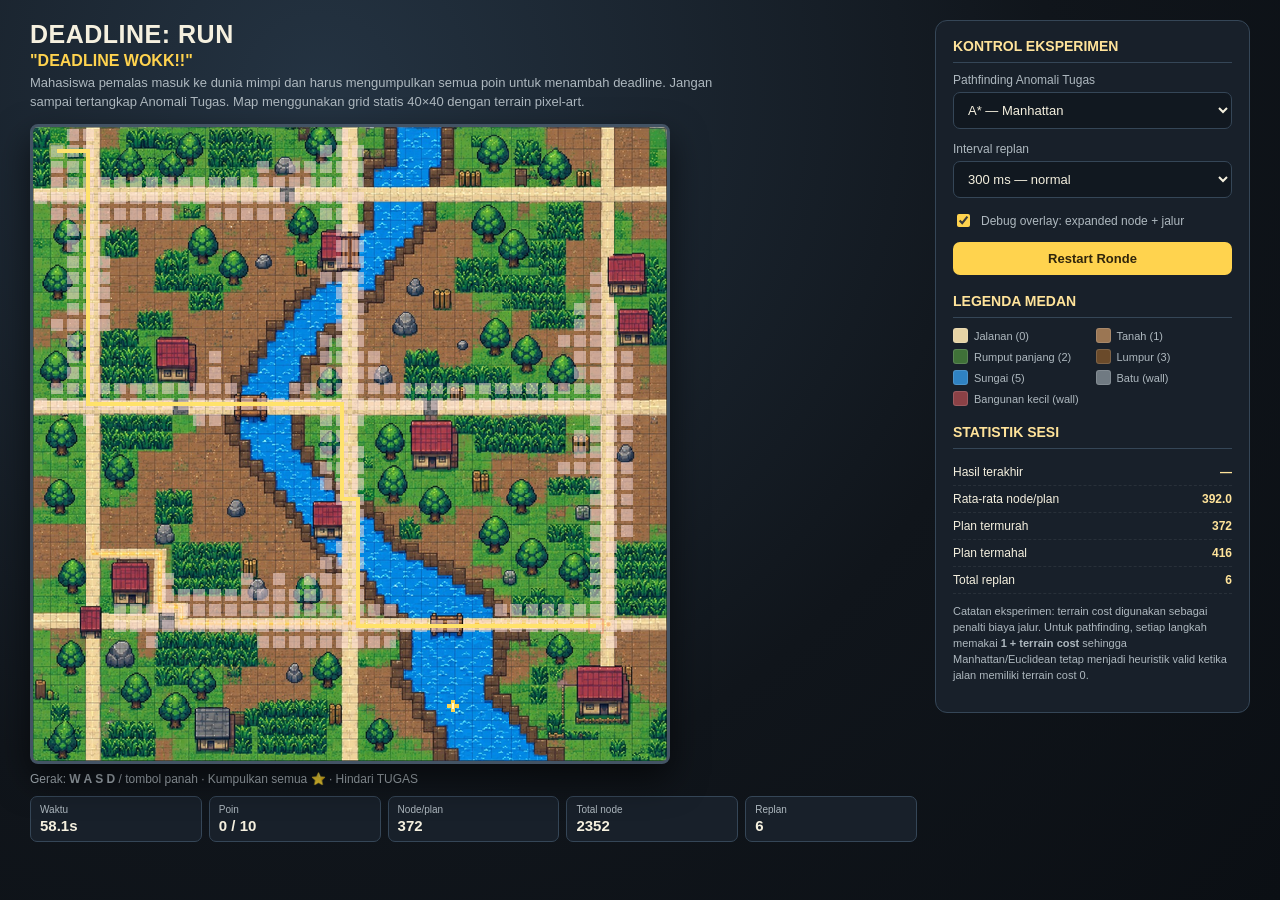
==== deadlinerun.html @ bbeb7894 "Create deadlinerun.html" ====
<!DOCTYPE html>
<html lang="id">
<head>
<meta charset="UTF-8">
<meta name="viewport" content="width=device-width,initial-scale=1">
<title>Deadline: Run — Pixel Art Prototype</title>
<style>
:root{--bg:#11151c;--panel:#18202a;--panel2:#202b36;--border:#354657;--text:#f5f0df;--muted:#aeb8bf;--accent:#ffd34e;--danger:#ef5a52;--safe:#70d18a}
*{box-sizing:border-box}
body{margin:0;min-height:100vh;padding:20px;background:radial-gradient(circle at 25% 10%,#243342 0,#10151b 58%,#0b0f14 100%);color:var(--text);font-family:"Trebuchet MS","Segoe UI",sans-serif}
.wrap{max-width:1220px;margin:auto;display:flex;gap:18px;align-items:flex-start;flex-wrap:wrap}
.board{flex:1;min-width:650px}
h1{margin:0;font-size:25px;letter-spacing:.5px}.tag{color:var(--accent);font-weight:800;margin:3px 0 4px}
.sub{color:var(--muted);font-size:13px;line-height:1.45;margin:0 0 12px;max-width:720px}
.canvas-holder{position:relative;width:640px;max-width:100%}
canvas{display:block;width:640px;height:640px;image-rendering:pixelated;border:3px solid #435364;border-radius:8px;box-shadow:0 15px 35px #0009;background:#9b7653}
.overlay{position:absolute;inset:0;display:none;align-items:center;justify-content:center;background:#0b1015dd;border-radius:7px;text-align:center;padding:25px}.overlay.show{display:flex}
.overlay-box{background:#17212b;border:2px solid #596b7c;border-radius:12px;padding:25px;min-width:280px;box-shadow:0 10px 30px #000a}
.overlay h2{margin:0 0 8px;font-size:27px}.overlay p{color:var(--muted);margin:0 0 15px;line-height:1.5}
button,select{width:100%;border:1px solid var(--border);background:#111820;color:var(--text);border-radius:7px;padding:9px 10px;font-size:13px}
button{background:var(--accent);color:#30250b;border:0;font-weight:800;cursor:pointer}button.secondary{background:#2a3845;color:var(--text);border:1px solid #435364;margin-top:7px}
.panel{width:315px;background:var(--panel);border:1px solid var(--border);border-radius:12px;padding:17px;flex-shrink:0}
.panel h2{font-size:14px;color:#ffe39a;margin:0 0 10px;padding-bottom:8px;border-bottom:1px solid var(--border)}
.field{margin-bottom:13px}label,.hint{font-size:12px;color:var(--muted)}label{display:block;margin-bottom:5px}
.check{display:flex;gap:8px;align-items:center;margin:10px 0 12px}.check input{accent-color:var(--accent)}
.hud{display:grid;grid-template-columns:repeat(5,1fr);gap:7px;margin-top:10px}.chip{background:var(--panel);border:1px solid var(--border);border-radius:7px;padding:7px 9px;min-width:0}.chip small{display:block;color:var(--muted);font-size:10px}.chip b{display:block;font-size:15px;margin-top:2px}


.legend{display:grid;grid-template-columns:1fr 1fr;gap:6px}.leg{display:flex;align-items:center;gap:6px;color:var(--muted);font-size:11px}.sw{width:15px;height:15px;border-radius:3px;border:1px solid #ffffff22;flex:0 0 15px}
.stat{display:flex;justify-content:space-between;border-bottom:1px dashed #ffffff12;padding:6px 0;font-size:12px}.stat span:last-child{color:#ffe39a;font-weight:800}
.note{font-size:11px;color:var(--muted);line-height:1.45;margin-top:10px}.keys{font-size:12px;color:var(--muted);margin:8px 0}
@media(max-width:1050px){.board{min-width:0}.panel{width:640px;max-width:100%}}
@media(max-width:700px){body{padding:10px}.hud{grid-template-columns:repeat(2,1fr)}}
</style>
</head>
<body>
<div class="wrap">
<section class="board">
<h1>DEADLINE: RUN</h1>
<div class="tag">"DEADLINE WOKK!!"</div>
<p class="sub">Mahasiswa pemalas masuk ke dunia mimpi dan harus mengumpulkan semua poin untuk menambah deadline. Jangan sampai tertangkap Anomali Tugas. Map menggunakan grid statis 40×40 dengan terrain pixel-art.</p>
<div class="canvas-holder">
<canvas id="game" width="640" height="640"></canvas>
<div class="overlay" id="overlay"><div class="overlay-box"><h2 id="overTitle">Menang!</h2><p id="overSub"></p><button id="again">Main Lagi</button></div></div>
</div>
<div class="keys">Gerak: <b>W A S D</b> / tombol panah · Kumpulkan semua ⭐ · Hindari TUGAS</div>
<div class="hud">
<div class="chip"><small>Waktu</small><b id="hudTime">60.0s</b></div>
<div class="chip"><small>Poin</small><b id="hudPoints">0 / 10</b></div>
<div class="chip"><small>Node/plan</small><b id="hudNodes">0</b></div>
<div class="chip"><small>Total node</small><b id="hudTotal">0</b></div>
<div class="chip"><small>Replan</small><b id="hudReplans">0</b></div>
</div>
</section>

<aside class="panel">
<h2>KONTROL EKSPERIMEN</h2>
<div class="field"><label for="algo">Pathfinding Anomali Tugas</label>
<select id="algo"><option value="ucs">UCS (h = 0)</option><option value="manhattan" selected>A* — Manhattan</option><option value="euclidean">A* — Euclidean</option></select></div>
<div class="field"><label for="replan">Interval replan</label>
<select id="replan"><option value="100">100 ms — sangat sering</option><option value="300" selected>300 ms — normal</option><option value="700">700 ms — jarang</option><option value="tile">Setiap player pindah tile</option></select></div>
<div class="check"><input type="checkbox" id="debug" checked><label for="debug" style="margin:0">Debug overlay: expanded node + jalur</label></div>
<button id="restart">Restart Ronde</button>

<h2 style="margin-top:18px">LEGENDA MEDAN</h2>
<div class="legend">
<div class="leg"><i class="sw" style="background:#e6d3a5"></i>Jalanan (0)</div>
<div class="leg"><i class="sw" style="background:#9b7653"></i>Tanah (1)</div>
<div class="leg"><i class="sw" style="background:#3f7138"></i>Rumput panjang (2)</div>
<div class="leg"><i class="sw" style="background:#6a4a2a"></i>Lumpur (3)</div>
<div class="leg"><i class="sw" style="background:#2f82c2"></i>Sungai (5)</div>
<div class="leg"><i class="sw" style="background:#707a82"></i>Batu (wall)</div>
<div class="leg"><i class="sw" style="background:#8b4146"></i>Bangunan kecil (wall)</div>
</div>

<h2 style="margin-top:18px">STATISTIK SESI</h2>
<div class="stat"><span>Hasil terakhir</span><span id="last">—</span></div>
<div class="stat"><span>Rata-rata node/plan</span><span id="avg">—</span></div>
<div class="stat"><span>Plan termurah</span><span id="min">—</span></div>
<div class="stat"><span>Plan termahal</span><span id="max">—</span></div>
<div class="stat"><span>Total replan</span><span id="replanStat">0</span></div>
<p class="note">Catatan eksperimen: terrain cost digunakan sebagai penalti biaya jalur. Untuk pathfinding, setiap langkah memakai <b>1 + terrain cost</b> sehingga Manhattan/Euclidean tetap menjadi heuristik valid ketika jalan memiliki terrain cost 0.</p>
</aside>
</div>

<script>
const COLS=40,ROWS=40,TILE=16;
const TERRAIN={
0:{cost:0,color:"#e6d3a5",name:"Jalanan"},
1:{cost:1,color:"#9b7653",name:"Tanah"},
2:{cost:2,color:"#3f7138",name:"Rumput panjang"},
3:{cost:3,color:"#6a4a2a",name:"Lumpur"},
4:{cost:5,color:"#2f82c2",name:"Sungai"},
5:{cost:Infinity,color:"#707a82",name:"Batu"},
6:{cost:Infinity,color:"#8b4146",name:"Bangunan kecil"}
};

function makeStaticMap(){
const rows=[
"2210122222222222222002344432222211110112",
"2220222222222222222002344432222221110112",
"2220222222222225222003444332222222110112",
"2120222222222211112000000313222222300111",
"0000000000000000000000000000000000000000",
"2110111112211111222033444222222222210111",
"2220121111211111226000443111222222210211",
"2220222111221111226000031111222222110222",
"2220111122222151126000311112222222116662",
"2220111122222111113004311112222222116662",
"2220111112221111134003111112222222216662",
"2220111111221111344001111111122222210666",
"1110112221111113444001151111121122210666",
"1220222266611134443011111111221211110666",
"2220222266611134433001112211222212110112",
"2220222266611344432001522222222222110111",
"2220222222113444312011122222222222220111",
"0000000000000000000000000000000000000000",
"2220222222113444322002226662222222220111",
"2220222221113444322022226662222222210111",
"2220222111111344432022226662222222110511",
"2220222111111334443002222222211111110111",
"1220222111111134443002222222312112220111",
"1220221122111113444002222222212222220111",
"2220111122111111346603112211122222510111",
"1110111152111111136604322111222222220112",
"1110011122222111114004431111222222220222",
"1120266622222111113004444311222222220222",
"1220266622222151121004444433122222220222",
"2220266612222111221003444444322222220222",
"2226622000111111122003344444432222220222",
"0006600000000000000000000000000000000000",
"2120252122222211111001134444433222220111",
"2220252222222211112002234444431122210111",
"2220222222222111512001134444431222666611",
"3220222222221111112001134444332222666611",
"2220222222666122222001113444432222666622",
"2220222222666222222022113344443222220222",
"2220222222666222222022211344444322220222",
"2220222212222222222022222334444433220222"
];
return rows.map(row=>[...row].map(Number));
}
const grid=makeStaticMap();

function isWalkable(x,y){return x>=0&&x<COLS&&y>=0&&y<ROWS&&TERRAIN[grid[y][x]].cost!==Infinity}
function key(p){return p.x+","+p.y}
function terrainCostAt(x,y){return TERRAIN[grid[y][x]].cost}
function pathStepCost(x,y){return 1+terrainCostAt(x,y)}

function heuristic(a,b,type){
const dx=Math.abs(a.x-b.x),dy=Math.abs(a.y-b.y);
if(type==="ucs")return 0;
if(type==="manhattan")return dx+dy;
return Math.sqrt(dx*dx+dy*dy);
}

function searchPath(start,goal,type){
const open=new Map(),closed=new Set(),explored=[];
const s={x:start.x,y:start.y,g:0,h:heuristic(start,goal,type),parent:null};s.f=s.g+s.h;open.set(key(s),s);
let expanded=0;
while(open.size){
let cur=null,curKey=null;
for(const [k,n] of open)if(!cur||n.f<cur.f||(n.f===cur.f&&n.h<cur.h)){cur=n;curKey=k}
open.delete(curKey);if(closed.has(curKey))continue;
closed.add(curKey);expanded++;explored.push({x:cur.x,y:cur.y});
if(cur.x===goal.x&&cur.y===goal.y){
const path=[];let n=cur;while(n){path.unshift({x:n.x,y:n.y});n=n.parent}
return {path,explored,nodesExpanded:expanded,found:true};
}
const ns=[{x:cur.x+1,y:cur.y},{x:cur.x-1,y:cur.y},{x:cur.x,y:cur.y+1},{x:cur.x,y:cur.y-1}];
for(const nb of ns){
if(!isWalkable(nb.x,nb.y))continue;
const nk=key(nb);if(closed.has(nk))continue;
const g=cur.g+pathStepCost(nb.x,nb.y),old=open.get(nk);
if(!old||g<old.g){const h=heuristic(nb,goal,type);open.set(nk,{x:nb.x,y:nb.y,g,h,f:g+h,parent:cur})}
}
if(expanded>6000)break;
}
return {path:[],explored,nodesExpanded:expanded,found:false};
}

// Character sprites are stored as external PNG sprite sheets in ./assets.
// Each sheet is 4 columns x 4 rows:
// row 0 = DOWN/front, row 1 = UP/back, row 2 = RIGHT, row 3 = LEFT.
// Each frame is 96x128 pixels.
const img={
  player:{
    idle:loadImage("assets/player_idle.png"),
    walk:loadImage("assets/player_walk.png"),
    swim:loadImage("assets/player_swim.png")
  },
  npc:{
    idle:loadImage("assets/npc_idle.png"),
    walk:loadImage("assets/npc_walk.png"),
    swim:loadImage("assets/npc_swim.png")
  }
};
function loadImage(src){const i=new Image();i.src=src;return i}
const SPRITE_W=96,SPRITE_H=128,SPRITE_FRAMES=4;
const SPRITE_ROW={front:0,back:1,right:2,left:3};
// Map tileset: 40x40 tiles, each tile is 16x16 px, extracted from the supplied reference map.
const mapTileset=loadImage("[data-uri]");
img.player.front=loadImage("[data-uri]");
img.player.right=loadImage("[data-uri]");
img.player.back=loadImage("[data-uri]");
img.player.left=loadImage("[data-uri]");
img.player.swim=loadImage("[data-uri]");
img.npc.front=loadImage("[data-uri]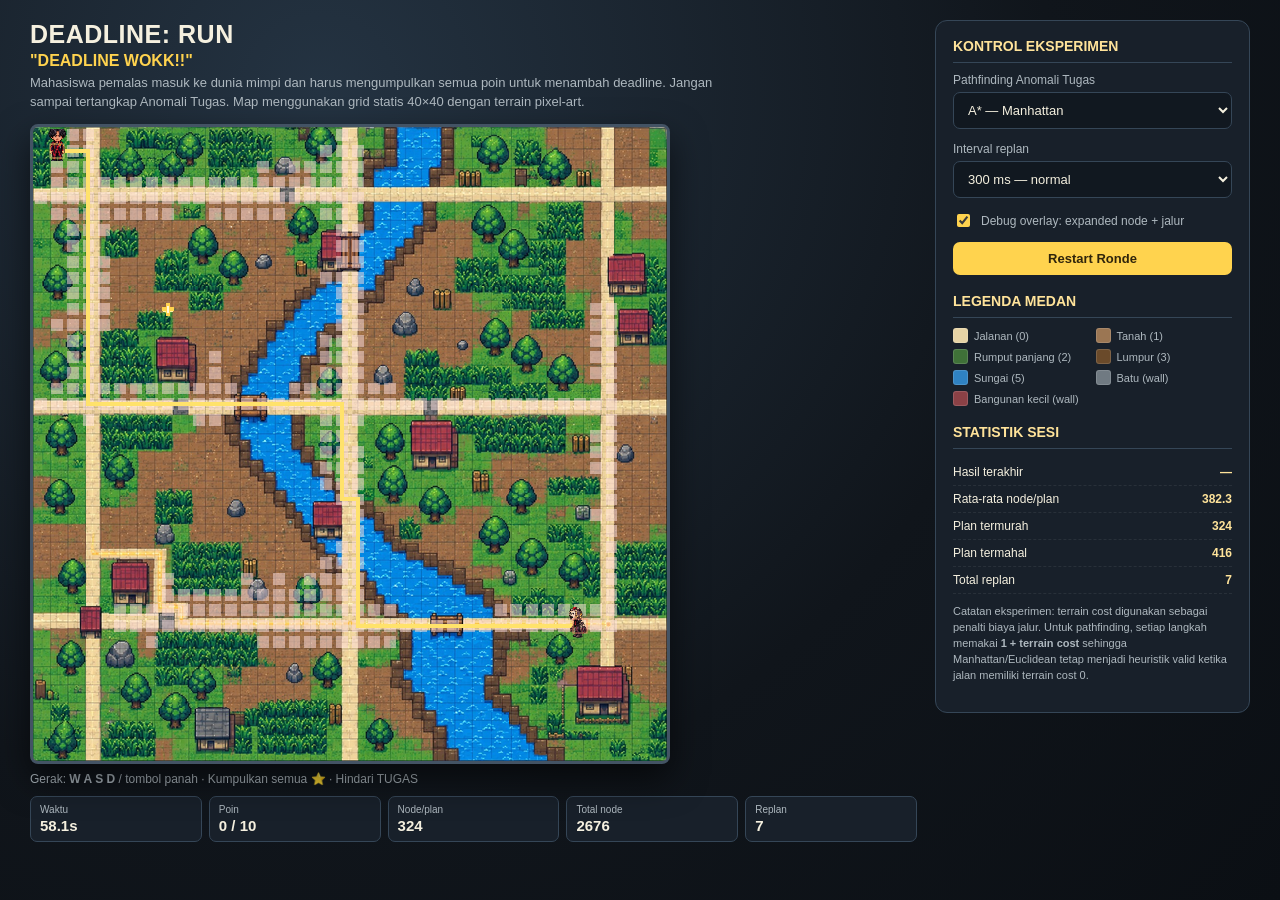
